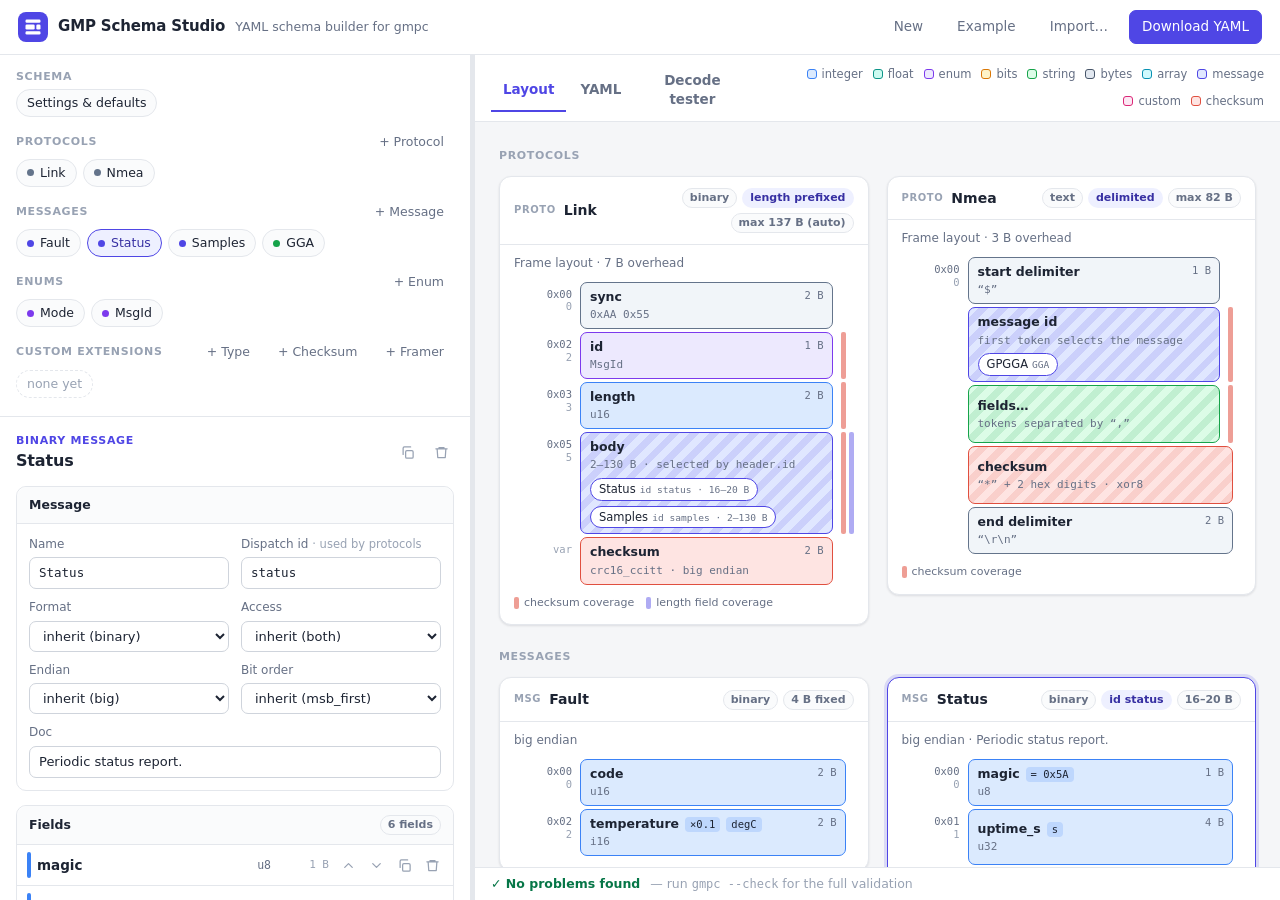
==== tools/schema-studio/index.html @ d9e6562f "Initial commit" ====
<!doctype html>
<html lang="en">
<head>
  <meta charset="utf-8">
  <meta name="viewport" content="width=device-width, initial-scale=1">
  <title>GMP Schema Studio</title>
  <link rel="stylesheet" href="styles.css">
</head>
<body>
  <header class="topbar">
    <div class="brand">
      <span class="logo" aria-hidden="true">
        <svg viewBox="0 0 24 24" width="20" height="20"><rect x="3" y="3" width="18" height="4" rx="1.5"/><rect x="3" y="9" width="11" height="6" rx="1.5"/><rect x="16" y="9" width="5" height="6" rx="1.5"/><rect x="3" y="17" width="18" height="4" rx="1.5"/></svg>
      </span>
      <span class="brand-name">GMP Schema Studio</span>
      <span class="brand-sub">YAML schema builder for gmpc</span>
    </div>
    <div class="topbar-actions">
      <button class="btn ghost" data-action="newSchema" title="Start an empty schema">New</button>
      <button class="btn ghost" data-action="loadExample" title="Load an example schema">Example</button>
      <button class="btn ghost" data-action="importYaml" title="Import an existing .yaml schema">Import…</button>
      <button class="btn primary" data-action="downloadYaml" title="Download the YAML file">Download YAML</button>
      <input type="file" id="import-file" accept=".yaml,.yml,text/yaml" hidden>
    </div>
  </header>

  <main class="workspace">
    <section class="pane left" id="left-pane" aria-label="Schema options"></section>
    <div class="splitter" id="splitter" role="separator" aria-orientation="vertical" title="Drag to resize"></div>
    <section class="pane right" aria-label="Preview">
      <nav class="tabs" role="tablist">
        <button class="tab active" data-tab="layout" role="tab">Layout</button>
        <button class="tab" data-tab="yaml" role="tab">YAML</button>
        <button class="tab" data-tab="decode" role="tab">Decode tester</button>
        <div class="tabs-spacer"></div>
        <div class="legend" id="legend"></div>
      </nav>
      <div class="tab-body" id="tab-layout"></div>
      <div class="tab-body hidden" id="tab-yaml"></div>
      <div class="tab-body hidden" id="tab-decode"></div>
      <footer class="issues" id="issues"></footer>
    </section>
  </main>

  <div class="toast" id="toast" role="status" aria-live="polite"></div>

  <script src="js/state.js"></script>
  <script src="js/layout.js"></script>
  <script src="js/validate.js"></script>
  <script src="js/yaml.js"></script>
  <script src="js/editor.js"></script>
  <script src="js/viz.js"></script>
  <script src="js/decoder.js"></script>
  <script src="js/decode-view.js"></script>
  <script src="js/app.js"></script>
</body>
</html>
---- tools/schema-studio/styles.css ----
:root {
  --bg: #f5f6f8;
  --panel: #ffffff;
  --panel-2: #fafbfc;
  --border: #e4e7ec;
  --border-strong: #cfd4dc;
  --text: #1d2433;
  --muted: #667085;
  --faint: #98a2b3;
  --accent: #4f46e5;
  --accent-soft: #eef0ff;
  --accent-text: #3730a3;
  --danger: #d92d20;
  --danger-soft: #fef3f2;
  --warn: #b54708;
  --warn-soft: #fffaeb;
  --ok: #067647;
  --radius: 10px;
  --radius-sm: 7px;
  --shadow: 0 1px 2px rgba(16, 24, 40, .05), 0 1px 3px rgba(16, 24, 40, .06);
  --mono: ui-monospace, "JetBrains Mono", "SF Mono", Menlo, Consolas, monospace;

  /* field kind palette */
  --k-int: #dbeafe;      --k-int-b: #3b82f6;
  --k-float: #ccfbf1;    --k-float-b: #0d9488;
  --k-bool: #e0f2fe;     --k-bool-b: #0284c7;
  --k-enum: #ede9fe;     --k-enum-b: #7c3aed;
  --k-bits: #fef3c7;     --k-bits-b: #d97706;
  --k-bytes: #e2e8f0;    --k-bytes-b: #475569;
  --k-string: #dcfce7;   --k-string-b: #16a34a;
  --k-array: #cffafe;    --k-array-b: #0891b2;
  --k-message: #e0e7ff;  --k-message-b: #4f46e5;
  --k-custom: #fce7f3;   --k-custom-b: #db2777;
  --k-pad: #f2f4f7;      --k-pad-b: #98a2b3;
  --k-frame: #f1f5f9;    --k-frame-b: #64748b;
  --k-check: #fee4e2;    --k-check-b: #e04f3f;
  --k-unknown: #fff1f0;  --k-unknown-b: #f04438;
}

@media (prefers-color-scheme: dark) {
  :root {
    --bg: #0f1218;
    --panel: #161a22;
    --panel-2: #1b2029;
    --border: #262c38;
    --border-strong: #353d4d;
    --text: #e6e9ef;
    --muted: #9aa4b5;
    --faint: #6b7588;
    --accent: #818cf8;
    --accent-soft: #23264a;
    --accent-text: #c7d2fe;
    --danger: #f97066;
    --danger-soft: #2b1715;
    --warn: #fdb022;
    --warn-soft: #2a2010;
    --shadow: 0 1px 2px rgba(0, 0, 0, .4);
    --k-int: #172554;      --k-int-b: #60a5fa;
    --k-float: #042f2e;    --k-float-b: #2dd4bf;
    --k-bool: #082f49;     --k-bool-b: #38bdf8;
    --k-enum: #2e1065;     --k-enum-b: #a78bfa;
    --k-bits: #3b2a06;     --k-bits-b: #fbbf24;
    --k-bytes: #1e293b;    --k-bytes-b: #94a3b8;
    --k-string: #052e16;   --k-string-b: #4ade80;
    --k-array: #083344;    --k-array-b: #22d3ee;
    --k-message: #1e1b4b;  --k-message-b: #818cf8;
    --k-custom: #500724;   --k-custom-b: #f472b6;
    --k-pad: #1d2230;      --k-pad-b: #5b6577;
    --k-frame: #1a2130;    --k-frame-b: #8b98ad;
    --k-check: #3a1210;    --k-check-b: #f97066;
    --k-unknown: #3a1210;  --k-unknown-b: #f97066;
  }
}

* { box-sizing: border-box; }
html, body { height: 100%; }
body {
  margin: 0;
  background: var(--bg);
  color: var(--text);
  font: 13.5px/1.45 Inter, ui-sans-serif, system-ui, -apple-system, "Segoe UI", Roboto, sans-serif;
  display: flex;
  flex-direction: column;
  overflow: hidden;
}
button, input, select, textarea { font: inherit; color: inherit; }
code, .mono { font-family: var(--mono); font-size: 12px; }

/* ---------------------------------------------------------------- top bar */
.topbar {
  display: flex; align-items: center; justify-content: space-between;
  padding: 10px 18px; background: var(--panel); border-bottom: 1px solid var(--border);
  flex: none;
}
.brand { display: flex; align-items: center; gap: 10px; }
.logo { display: grid; place-items: center; width: 30px; height: 30px; border-radius: 8px; background: var(--accent); }
.logo svg { fill: #fff; }
.brand-name { font-weight: 650; font-size: 15px; letter-spacing: -.01em; }
.brand-sub { color: var(--muted); font-size: 12.5px; }
.topbar-actions { display: flex; gap: 8px; }

.btn {
  border: 1px solid var(--border-strong); background: var(--panel); border-radius: var(--radius-sm);
  padding: 6px 12px; cursor: pointer; font-weight: 520; transition: background .12s, border-color .12s;
}
.btn:hover { background: var(--panel-2); border-color: var(--faint); }
.btn.primary { background: var(--accent); border-color: var(--accent); color: #fff; }
.btn.primary:hover { filter: brightness(1.07); }
.btn.ghost { border-color: transparent; background: transparent; color: var(--muted); }
.btn.ghost:hover { background: var(--panel-2); color: var(--text); }
.btn.small { padding: 3px 9px; font-size: 12.5px; }
.icon-btn {
  border: none; background: transparent; cursor: pointer; color: var(--faint);
  width: 26px; height: 26px; border-radius: 6px; display: inline-grid; place-items: center; flex: none;
}
.icon-btn:hover { background: var(--panel-2); color: var(--text); }
.icon-btn.danger:hover { background: var(--danger-soft); color: var(--danger); }
.icon-btn svg { width: 15px; height: 15px; stroke: currentColor; fill: none; stroke-width: 2; stroke-linecap: round; stroke-linejoin: round; }

/* ---------------------------------------------------------------- layout */
.workspace { flex: 1; display: flex; min-height: 0; }
.pane { min-height: 0; display: flex; flex-direction: column; }
.pane.left { width: 470px; min-width: 360px; max-width: 70vw; background: var(--panel); overflow-y: auto; }
.pane.right { flex: 1; min-width: 0; }
.splitter { width: 5px; cursor: col-resize; background: var(--border); flex: none; transition: background .12s; }
.splitter:hover, .splitter.dragging { background: var(--accent); }

/* ---------------------------------------------------------------- left pane */
.outline { padding: 14px 16px 6px; border-bottom: 1px solid var(--border); }
.outline-group { margin-bottom: 12px; }
.outline-head { display: flex; align-items: center; justify-content: space-between; margin-bottom: 4px; }
.outline-title { font-size: 11px; font-weight: 650; text-transform: uppercase; letter-spacing: .06em; color: var(--faint); }
.outline-items { display: flex; flex-wrap: wrap; gap: 6px; }
.chip {
  display: inline-flex; align-items: center; gap: 6px; padding: 4px 10px; border-radius: 999px;
  border: 1px solid var(--border); background: var(--panel-2); cursor: pointer; font-weight: 520; font-size: 12.5px;
}
.chip:hover { border-color: var(--border-strong); }
.chip.active { background: var(--accent-soft); border-color: var(--accent); color: var(--accent-text); }
.chip .dot { width: 7px; height: 7px; border-radius: 50%; }
.chip .err { color: var(--danger); font-weight: 700; }
.chip.empty { cursor: default; color: var(--faint); border-style: dashed; background: transparent; }

.editor { padding: 16px; }
.editor h2 { font-size: 16px; margin: 0; letter-spacing: -.01em; }
.editor-head { display: flex; align-items: center; justify-content: space-between; gap: 8px; margin-bottom: 14px; }
.editor-head .kind { font-size: 11px; font-weight: 650; text-transform: uppercase; letter-spacing: .06em; color: var(--accent); }
.section { border: 1px solid var(--border); border-radius: var(--radius); margin-bottom: 14px; background: var(--panel); }
.section > .section-head {
  display: flex; align-items: center; justify-content: space-between; padding: 9px 12px;
  border-bottom: 1px solid var(--border); background: var(--panel-2); border-radius: var(--radius) var(--radius) 0 0;
}
.section > .section-head h3 { margin: 0; font-size: 12.5px; font-weight: 650; }
.section > .section-body { padding: 12px; }
.section.flat > .section-body { padding: 0; }

.grid { display: grid; grid-template-columns: repeat(2, minmax(0, 1fr)); gap: 10px 12px; }
.grid.three { grid-template-columns: repeat(3, minmax(0, 1fr)); }
.span-2 { grid-column: span 2; }
.span-all { grid-column: 1 / -1; }
.field-label { display: flex; flex-direction: column; gap: 4px; font-size: 12px; color: var(--muted); font-weight: 520; min-width: 0; }
.field-label .lbl { white-space: nowrap; overflow: hidden; text-overflow: ellipsis; }
.field-label .hint { font-weight: 400; color: var(--faint); font-size: 11.5px; }
input[type=text], input[type=number], select, textarea {
  width: 100%; border: 1px solid var(--border-strong); background: var(--panel); border-radius: var(--radius-sm);
  padding: 6px 9px; color: var(--text); font-size: 13px; outline: none; transition: border-color .12s, box-shadow .12s;
}
textarea { resize: vertical; min-height: 54px; }
input:focus, select:focus, textarea:focus { border-color: var(--accent); box-shadow: 0 0 0 3px color-mix(in srgb, var(--accent) 18%, transparent); }
input.mono { font-family: var(--mono); font-size: 12.5px; }
input::placeholder { color: var(--faint); }
.check { display: inline-flex; align-items: center; gap: 7px; font-size: 12.5px; color: var(--text); cursor: pointer; user-select: none; }
.check input { accent-color: var(--accent); width: 15px; height: 15px; }
.inline { display: flex; gap: 8px; align-items: center; }
.inline > * { min-width: 0; }
.seg { display: inline-flex; border: 1px solid var(--border-strong); border-radius: var(--radius-sm); overflow: hidden; }
.seg button { border: none; background: var(--panel); padding: 5px 11px; cursor: pointer; font-size: 12.5px; color: var(--muted); }
.seg button + button { border-left: 1px solid var(--border-strong); }
.seg button.on { background: var(--accent-soft); color: var(--accent-text); font-weight: 600; }

/* field list */
.field-list { display: flex; flex-direction: column; }
.frow { border-top: 1px solid var(--border); }
.frow:first-child { border-top: none; }
.frow-head { display: flex; align-items: center; gap: 6px; padding: 7px 8px 7px 10px; cursor: pointer; }
.frow-head:hover { background: var(--panel-2); }
.frow.open > .frow-head { background: var(--accent-soft); }
.swatch { width: 4px; align-self: stretch; border-radius: 3px; flex: none; }
.frow-name { flex: 1; min-width: 0; font-weight: 560; white-space: nowrap; overflow: hidden; text-overflow: ellipsis; }
.frow-name .anon { color: var(--faint); font-weight: 400; font-style: italic; }
.frow-type { font-family: var(--mono); font-size: 11.5px; color: var(--muted); white-space: nowrap; }
.frow-size { font-family: var(--mono); font-size: 11px; color: var(--faint); min-width: 52px; text-align: right; }
.frow-body { padding: 12px 12px 14px 20px; border-top: 1px dashed var(--border); background: var(--panel); }
.frow-tools { display: flex; gap: 2px; }
.list-empty { padding: 14px; color: var(--faint); text-align: center; font-size: 12.5px; }
.list-foot { padding: 8px; border-top: 1px solid var(--border); display: flex; gap: 8px; }

.subtable { width: 100%; border-collapse: collapse; }
.subtable th { text-align: left; font-size: 11px; color: var(--faint); font-weight: 600; padding: 2px 4px; }
.subtable td { padding: 3px 4px; vertical-align: middle; }
.subtable input, .subtable select { padding: 4px 7px; font-size: 12.5px; }
.subtable .narrow { width: 64px; }

.msg-pick { display: flex; flex-wrap: wrap; gap: 6px; }
.callout { font-size: 12px; color: var(--muted); background: var(--panel-2); border: 1px dashed var(--border-strong); border-radius: var(--radius-sm); padding: 8px 10px; }

/* ---------------------------------------------------------------- right pane */
.tabs { display: flex; align-items: center; gap: 2px; padding: 8px 16px 0; border-bottom: 1px solid var(--border); background: var(--panel); flex: none; }
.tab { border: none; background: transparent; padding: 8px 12px 10px; cursor: pointer; color: var(--muted); font-weight: 560; border-bottom: 2px solid transparent; margin-bottom: -1px; }
.tab:hover { color: var(--text); }
.tab.active { color: var(--accent); border-bottom-color: var(--accent); }
.tab .soon { font-size: 10px; text-transform: uppercase; letter-spacing: .05em; background: var(--panel-2); border: 1px solid var(--border); border-radius: 4px; padding: 0 4px; margin-left: 4px; color: var(--faint); }
.tabs-spacer { flex: 1; }
.legend { display: flex; flex-wrap: wrap; gap: 10px; padding-bottom: 8px; justify-content: flex-end; }
.legend span { display: inline-flex; align-items: center; gap: 5px; font-size: 11.5px; color: var(--muted); }
.legend i { width: 10px; height: 10px; border-radius: 3px; border: 1.5px solid; display: inline-block; }
.tab-body { flex: 1; overflow: auto; padding: 20px 24px 40px; }
.hidden { display: none !important; }

.viz-empty { margin: 60px auto; max-width: 420px; text-align: center; color: var(--muted); }
.viz-empty h3 { color: var(--text); margin: 0 0 6px; }
.viz-grid { display: grid; grid-template-columns: repeat(auto-fill, minmax(360px, 1fr)); gap: 18px; align-items: start; }
.viz-section-title { grid-column: 1 / -1; font-size: 11px; font-weight: 650; text-transform: uppercase; letter-spacing: .06em; color: var(--faint); margin: 6px 0 -6px; }

.card { background: var(--panel); border: 1px solid var(--border); border-radius: 12px; box-shadow: var(--shadow); overflow: hidden; cursor: pointer; transition: border-color .15s, box-shadow .15s; }
.card:hover { border-color: var(--border-strong); }
.card.selected { border-color: var(--accent); box-shadow: 0 0 0 3px color-mix(in srgb, var(--accent) 16%, transparent); }
.card-head { padding: 11px 14px; border-bottom: 1px solid var(--border); display: flex; align-items: center; justify-content: space-between; gap: 8px; }
.card-title { font-weight: 650; font-size: 14px; display: flex; align-items: center; gap: 8px; min-width: 0; }
.card-title .kind { font-size: 10px; font-weight: 700; letter-spacing: .06em; text-transform: uppercase; color: var(--faint); }
.badges { display: flex; gap: 5px; flex-wrap: wrap; justify-content: flex-end; }
.badge { font-size: 11px; font-weight: 560; padding: 1px 7px; border-radius: 999px; background: var(--panel-2); border: 1px solid var(--border); color: var(--muted); white-space: nowrap; }
.badge.accent { background: var(--accent-soft); border-color: transparent; color: var(--accent-text); }
.badge.err { background: var(--danger-soft); border-color: transparent; color: var(--danger); }
.card-body { padding: 12px 14px 14px; }
.card-sub { font-size: 12px; color: var(--muted); margin: -2px 0 10px; }

.rows { display: flex; flex-direction: column; gap: 3px; }
.row { display: grid; grid-template-columns: 58px minmax(0, 1fr) auto; gap: 8px; align-items: stretch; }
.row .off { font-family: var(--mono); font-size: 10.5px; color: var(--faint); text-align: right; padding-top: 6px; line-height: 1.2; }
.row .off b { display: block; color: var(--muted); font-weight: 500; }
.gutter { display: flex; gap: 3px; }
.gutter i { width: 5px; border-radius: 2px; background: transparent; display: block; }
.gutter i.crc { background: var(--k-check-b); opacity: .55; }
.gutter i.len { background: var(--accent); opacity: .45; }

.blk {
  position: relative; border-radius: 7px; border: 1.5px solid var(--b, var(--border)); background: var(--f, var(--panel-2));
  padding: 5px 9px; display: flex; flex-direction: column; justify-content: center; gap: 1px; min-height: 30px;
  overflow: hidden; transition: transform .1s, box-shadow .12s;
}
.blk:hover { box-shadow: 0 0 0 2px color-mix(in srgb, var(--b) 35%, transparent); }
.blk.sel { box-shadow: 0 0 0 2.5px var(--accent); }
.blk .nm { font-weight: 620; font-size: 12.5px; white-space: nowrap; overflow: hidden; text-overflow: ellipsis; display: flex; gap: 6px; align-items: baseline; }
.blk .ty { font-family: var(--mono); font-size: 11px; color: var(--muted); white-space: nowrap; overflow: hidden; text-overflow: ellipsis; }
.blk .tag { font-family: var(--mono); font-size: 10.5px; padding: 0 5px; border-radius: 4px; background: color-mix(in srgb, var(--b) 18%, transparent); color: var(--text); font-weight: 500; }
.blk.var { background-image: repeating-linear-gradient(135deg, transparent 0 7px, color-mix(in srgb, var(--b) 14%, transparent) 7px 14px); }
.blk.cond { border-style: dashed; }
.blk.pad { background-image: repeating-linear-gradient(45deg, transparent 0 5px, color-mix(in srgb, var(--b) 22%, transparent) 5px 6px); }
.blk.arr { background-image: repeating-linear-gradient(90deg, transparent 0 calc(var(--cell, 18px) - 1px), color-mix(in srgb, var(--b) 35%, transparent) calc(var(--cell, 18px) - 1px) var(--cell, 18px)); }
.blk .size { position: absolute; right: 8px; top: 5px; font-family: var(--mono); font-size: 10.5px; color: var(--muted); }

.bitbar { display: flex; gap: 2px; margin-top: 4px; height: calc(100% - 22px); min-height: 26px; }
.bit { flex: var(--w) 1 0; min-width: 0; border-radius: 4px; border: 1px solid color-mix(in srgb, var(--b) 55%, transparent); background: color-mix(in srgb, var(--panel) 55%, transparent); padding: 2px 5px; display: flex; flex-direction: column; justify-content: center; overflow: hidden; }
.bit .bn { font-size: 11px; font-weight: 600; white-space: nowrap; overflow: hidden; text-overflow: ellipsis; }
.bit .bw { font-family: var(--mono); font-size: 10px; color: var(--muted); white-space: nowrap; }
.bit.pad { background-image: repeating-linear-gradient(45deg, transparent 0 4px, color-mix(in srgb, var(--b) 25%, transparent) 4px 5px); }
.bit.const { border-style: dashed; }

.nested { margin-top: 6px; padding: 6px 6px 4px; border-radius: 6px; background: color-mix(in srgb, var(--panel) 70%, transparent); border: 1px solid color-mix(in srgb, var(--b) 30%, transparent); }
.nested .row { grid-template-columns: 34px minmax(0, 1fr) 0; }
.nested .gutter { display: none; }

.body-alts { display: flex; flex-wrap: wrap; gap: 5px; margin-top: 4px; }
.body-alts .alt { font-size: 11.5px; padding: 2px 8px; border-radius: 999px; background: var(--panel); border: 1px solid var(--k-message-b); color: var(--text); cursor: pointer; }
.body-alts .alt:hover { background: var(--accent-soft); }
.body-alts .alt small { color: var(--muted); font-family: var(--mono); margin-left: 4px; }

.gutter-legend { display: flex; gap: 12px; font-size: 11px; color: var(--muted); margin-top: 10px; }
.gutter-legend span { display: inline-flex; align-items: center; gap: 5px; }
.gutter-legend i { width: 5px; height: 12px; border-radius: 2px; display: inline-block; }

/* yaml */
.yaml-wrap { position: relative; }
.yaml-tools { display: flex; gap: 8px; justify-content: flex-end; margin-bottom: 10px; }
pre.yaml {
  margin: 0; background: var(--panel); border: 1px solid var(--border); border-radius: var(--radius); padding: 16px 18px;
  font: 12.5px/1.6 var(--mono); overflow: auto; white-space: pre; tab-size: 2;
}
.y-key { color: var(--accent-text); }
@media (prefers-color-scheme: dark) { .y-key { color: #a5b4fc; } }
.y-str { color: #16a34a; }
.y-num { color: #c2410c; }
.y-com { color: var(--faint); font-style: italic; }
.y-pun { color: var(--faint); }

/* decode placeholder */
.decode-ph { max-width: 640px; margin: 30px auto; }
.decode-ph textarea { font-family: var(--mono); min-height: 110px; }
.decode-ph .callout { margin-top: 12px; }

/* issues */
.issues { flex: none; border-top: 1px solid var(--border); background: var(--panel); max-height: 30vh; overflow: auto; }
.issues-head { display: flex; align-items: center; gap: 10px; padding: 7px 16px; font-size: 12.5px; font-weight: 600; cursor: pointer; user-select: none; }
.issues-head .ok { color: var(--ok); }
.issues-head .bad { color: var(--danger); }
.issues-head .warnc { color: var(--warn); }
.issue { display: flex; gap: 10px; padding: 5px 16px; font-size: 12.5px; cursor: pointer; border-top: 1px solid var(--border); }
.issue:hover { background: var(--panel-2); }
.issue .lvl { font-size: 10.5px; font-weight: 700; text-transform: uppercase; width: 54px; flex: none; padding-top: 1px; }
.issue .lvl.error { color: var(--danger); }
.issue .lvl.warning { color: var(--warn); }
.issue .where { color: var(--muted); font-family: var(--mono); font-size: 11.5px; flex: none; }
.issues.collapsed .issue { display: none; }

.toast {
  position: fixed; bottom: 22px; left: 50%; transform: translateX(-50%) translateY(20px); opacity: 0;
  background: var(--text); color: var(--panel); padding: 8px 14px; border-radius: 8px; font-size: 13px;
  transition: opacity .2s, transform .2s; pointer-events: none; z-index: 10;
}
.toast.show { opacity: 1; transform: translateX(-50%) translateY(0); }

/* ---------------------------------------------------------------- decode tester */
.decode { display: flex; flex-direction: column; gap: 12px; }
.decode-controls { display: flex; align-items: flex-end; gap: 16px; flex-wrap: wrap; }
.decode-controls .field-label { min-width: 220px; }
.decode-actions { margin-left: auto; display: flex; gap: 8px; }
#decode-input {
  font: 12.5px/1.55 var(--mono); min-height: 120px; max-height: 40vh; padding: 10px 12px; border-radius: var(--radius);
}
.decode-empty { color: var(--faint); text-align: center; padding: 30px; border: 1px dashed var(--border-strong); border-radius: var(--radius); }
.callout.bad { color: var(--danger); background: var(--danger-soft); border-color: transparent; }
.decode-summary { display: flex; gap: 6px; flex-wrap: wrap; }
.pill { font-size: 12px; font-weight: 600; padding: 3px 10px; border-radius: 999px; border: 1px solid var(--border); background: var(--panel); }
.pill.ok { color: var(--ok); background: color-mix(in srgb, var(--ok) 10%, var(--panel)); border-color: transparent; }
.pill.bad { color: var(--danger); background: var(--danger-soft); border-color: transparent; }
.pill.warn { color: var(--warn); background: var(--warn-soft); border-color: transparent; }
.pill.muted { color: var(--muted); }

.decode-grid { display: grid; grid-template-columns: minmax(280px, 0.9fr) minmax(0, 1.4fr); gap: 16px; align-items: start; }
@media (max-width: 1350px) { .decode-grid { grid-template-columns: 1fr; } }

.bytes-view { background: var(--panel); border: 1px solid var(--border); border-radius: var(--radius); padding: 10px 12px; position: sticky; top: 0; max-height: 75vh; overflow: auto; }
.bytes-block + .bytes-block { margin-top: 10px; padding-top: 10px; border-top: 1px dashed var(--border); }
.bytes-head { display: flex; justify-content: space-between; gap: 8px; font-size: 11.5px; margin-bottom: 6px; }
.bytes-head .fh { font-weight: 650; }
.bytes-head .fh.ok { color: var(--ok); }
.bytes-head .fh.bad { color: var(--danger); }
.bytes-head .fh.warn { color: var(--warn); }
.bytes-head .fh.muted, .bytes-head .fr { color: var(--faint); }
.bytes-head .fr { font-family: var(--mono); overflow: hidden; text-overflow: ellipsis; white-space: nowrap; }
.cells { display: flex; flex-wrap: wrap; gap: 3px; font-family: var(--mono); font-size: 12px; }
.cells.text .cell { width: 19px; }
.cell {
  width: 26px; height: 24px; display: inline-grid; place-items: center; border-radius: 4px; cursor: default;
  background: var(--f, var(--panel-2)); border: 1px solid var(--b, var(--border)); color: var(--text); transition: transform .08s, box-shadow .08s;
}
.cell.err { box-shadow: inset 0 -3px 0 var(--danger); }
.cell.hl { transform: translateY(-2px); box-shadow: 0 0 0 2px var(--accent); position: relative; z-index: 1; }
.c-int { --f: var(--k-int); --b: var(--k-int-b); }
.c-float { --f: var(--k-float); --b: var(--k-float-b); }
.c-bool { --f: var(--k-bool); --b: var(--k-bool-b); }
.c-enum { --f: var(--k-enum); --b: var(--k-enum-b); }
.c-bits { --f: var(--k-bits); --b: var(--k-bits-b); }
.c-bytes { --f: var(--k-bytes); --b: var(--k-bytes-b); }
.c-string { --f: var(--k-string); --b: var(--k-string-b); }
.c-array { --f: var(--k-array); --b: var(--k-array-b); }
.c-message { --f: var(--k-message); --b: var(--k-message-b); }
.c-custom { --f: var(--k-custom); --b: var(--k-custom-b); }
.c-pad { --f: var(--k-pad); --b: var(--k-pad-b); }
.c-frame { --f: var(--k-frame); --b: var(--k-frame-b); }
.c-check { --f: var(--k-check); --b: var(--k-check-b); }
.c-unknown { --f: var(--k-unknown); --b: var(--k-unknown-b); }
.c-garbage { --f: transparent; --b: var(--border-strong); color: var(--faint); border-style: dashed; }
.c-incomplete { --f: var(--warn-soft); --b: var(--warn); color: var(--warn); border-style: dashed; }
.c-none { --f: transparent; --b: var(--border); color: var(--faint); }

.decode-tree { display: flex; flex-direction: column; gap: 12px; min-width: 0; }
.frame-card { background: var(--panel); border: 1px solid var(--border); border-left: 4px solid var(--ok); border-radius: var(--radius); overflow: hidden; }
.frame-card.bad { border-left-color: var(--danger); }
.frame-card.skip { border-left-color: var(--border-strong); }
.frame-title { display: flex; justify-content: space-between; padding: 8px 12px; font-weight: 650; border-bottom: 1px solid var(--border); gap: 8px; }
.frame-title .mono { color: var(--faint); font-weight: 400; }
.frame-errs { padding: 6px 12px; color: var(--danger); background: var(--danger-soft); font-size: 12.5px; }
.frame-card.skip .frame-errs { color: var(--muted); background: transparent; }
.frame-note { padding: 5px 12px; color: var(--muted); font-size: 12px; border-bottom: 1px solid var(--border); }
.dtable { width: 100%; border-collapse: collapse; font-size: 12.5px; table-layout: fixed; }
.dtable th { text-align: left; font-size: 11px; color: var(--faint); font-weight: 600; padding: 6px 10px; border-bottom: 1px solid var(--border); }
.dtable th:nth-child(1) { width: 26%; } .dtable th:nth-child(2) { width: 34%; } .dtable th:nth-child(3) { width: 18%; }
.dtable th:nth-child(4) { width: 12%; } .dtable th:nth-child(5) { width: 10%; }
.dtable td { padding: 5px 10px; border-bottom: 1px solid var(--border); vertical-align: top; overflow: hidden; text-overflow: ellipsis; }
.dtable tr:last-child td { border-bottom: none; }
.drow { cursor: default; }
.drow:hover, .drow.hl { background: var(--accent-soft); }
.drow.bad td.dn { color: var(--danger); }
.dn { font-weight: 600; white-space: nowrap; }
.dn .sw { display: inline-block; width: 8px; height: 8px; border-radius: 2px; margin-right: 7px; vertical-align: 1px; }
.dv { word-break: break-word; }
.dr, .dt, .dpos { color: var(--muted); font-size: 11.5px; white-space: nowrap; }
.derr { color: var(--danger); font-weight: 600; }
.dnote { color: var(--faint); font-style: italic; }
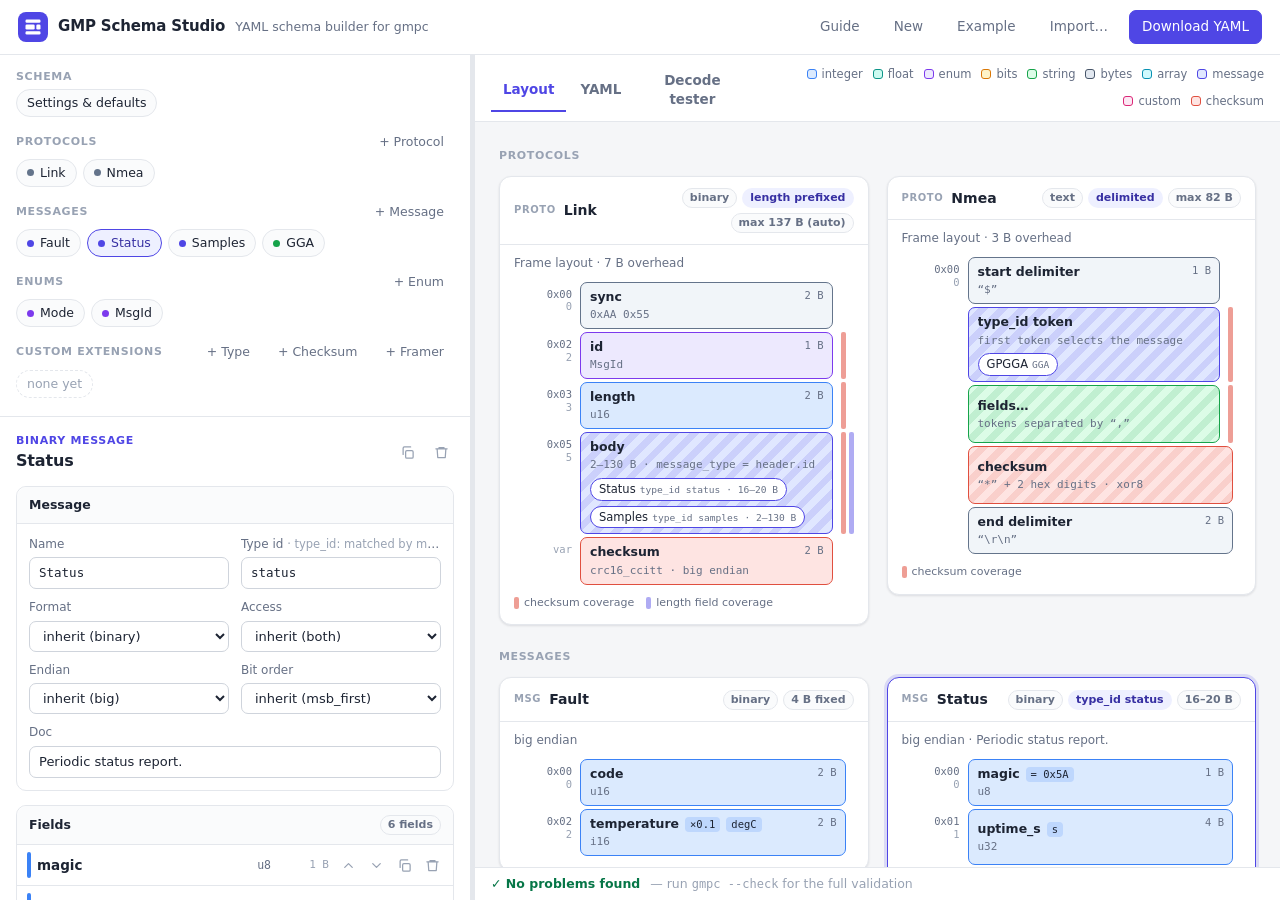
==== commit 14526cee: "Studio updates, add guide page and tooltips" ====
--- a/tools/schema-studio/index.html
+++ b/tools/schema-studio/index.html
@@ -16,6 +16,7 @@
       <span class="brand-sub">YAML schema builder for gmpc</span>
     </div>
     <div class="topbar-actions">
+      <a class="btn ghost" href="guide.html" title="A visual guide to every GMP feature, with live decoded examples">Guide</a>
       <button class="btn ghost" data-action="newSchema" title="Start an empty schema">New</button>
       <button class="btn ghost" data-action="loadExample" title="Load an example schema">Example</button>
       <button class="btn ghost" data-action="importYaml" title="Import an existing .yaml schema">Import…</button>
@@ -48,6 +49,7 @@
   <script src="js/layout.js"></script>
   <script src="js/validate.js"></script>
   <script src="js/yaml.js"></script>
+  <script src="js/tips.js"></script>
   <script src="js/editor.js"></script>
   <script src="js/viz.js"></script>
   <script src="js/decoder.js"></script>
--- a/tools/schema-studio/styles.css
+++ b/tools/schema-studio/styles.css
@@ -1,4 +1,5 @@
 :root {
+  color-scheme: light dark;
   --bg: #f5f6f8;
   --panel: #ffffff;
   --panel-2: #fafbfc;
@@ -330,7 +331,7 @@
 }
 .decode-empty { color: var(--faint); text-align: center; padding: 30px; border: 1px dashed var(--border-strong); border-radius: var(--radius); }
 .callout.bad { color: var(--danger); background: var(--danger-soft); border-color: transparent; }
-.decode-summary { display: flex; gap: 6px; flex-wrap: wrap; }
+.decode-summary { display: flex; gap: 6px; flex-wrap: wrap; margin-bottom: 12px; }
 .pill { font-size: 12px; font-weight: 600; padding: 3px 10px; border-radius: 999px; border: 1px solid var(--border); background: var(--panel); }
 .pill.ok { color: var(--ok); background: color-mix(in srgb, var(--ok) 10%, var(--panel)); border-color: transparent; }
 .pill.bad { color: var(--danger); background: var(--danger-soft); border-color: transparent; }
@@ -399,3 +400,142 @@
 .dr, .dt, .dpos { color: var(--muted); font-size: 11.5px; white-space: nowrap; }
 .derr { color: var(--danger); font-weight: 600; }
 .dnote { color: var(--faint); font-style: italic; }
+
+/* ---------------------------------------------------------------- tooltips */
+.tip {
+  position: fixed; z-index: 20; max-width: 340px; pointer-events: none; opacity: 0; transform: translateY(-3px);
+  background: var(--panel); color: var(--text); border: 1px solid var(--border-strong); border-radius: var(--radius-sm);
+  box-shadow: 0 8px 24px rgba(16, 24, 40, .14), 0 2px 6px rgba(16, 24, 40, .08); padding: 9px 11px; font-size: 12.5px; line-height: 1.45;
+  transition: opacity .12s, transform .12s; left: -9999px; top: -9999px;
+}
+.tip.show { opacity: 1; transform: none; }
+.tip-head { display: flex; align-items: baseline; justify-content: space-between; gap: 10px; margin-bottom: 3px; }
+.tip-title { font-weight: 650; }
+.tip-key { font-size: 11px; color: var(--accent-text); background: var(--accent-soft); padding: 0 6px; border-radius: 4px; white-space: nowrap; }
+.tip-body { color: var(--muted); }
+.tip-val { margin-top: 6px; padding-top: 6px; border-top: 1px solid var(--border); color: var(--muted); }
+.tip-val b { color: var(--text); font-weight: 600; }
+.tip-opts { margin-top: 6px; padding-top: 4px; border-top: 1px solid var(--border); display: flex; flex-direction: column; gap: 2px; }
+.tip-opt { display: grid; grid-template-columns: auto 1fr; gap: 8px; padding: 3px 6px; border-radius: 5px; color: var(--muted); font-size: 12px; }
+.tip-opt b { color: var(--text); font-weight: 600; white-space: nowrap; }
+.tip-opt.on { background: var(--accent-soft); }
+.tip-opt.on b { color: var(--accent-text); }
+@media (prefers-color-scheme: dark) { .tip { box-shadow: 0 8px 24px rgba(0, 0, 0, .5); } }
+
+/* ---------------------------------------------------------------- guide page (guide.html) */
+a.btn { text-decoration: none; color: inherit; display: inline-flex; align-items: center; }
+a.btn.primary { color: #fff; }
+.guide { flex: 1; display: flex; min-height: 0; }
+.guide-nav { width: 250px; flex: none; overflow-y: auto; background: var(--panel); border-right: 1px solid var(--border); padding: 18px 12px; display: flex; flex-direction: column; gap: 1px; }
+.g-nav-title { font-size: 11px; font-weight: 650; text-transform: uppercase; letter-spacing: .06em; color: var(--faint); padding: 0 10px 8px; }
+.guide-nav a { display: flex; gap: 10px; align-items: baseline; padding: 6px 10px; border-radius: var(--radius-sm); color: var(--muted); text-decoration: none; font-weight: 520; }
+.guide-nav a span { font-family: var(--mono); font-size: 11px; color: var(--faint); }
+.guide-nav a:hover { background: var(--panel-2); color: var(--text); }
+.guide-nav a.on { background: var(--accent-soft); color: var(--accent-text); }
+.guide-nav a.on span { color: var(--accent); }
+.guide-nav .g-nav-studio { margin-top: auto; border-top: 1px solid var(--border); border-radius: 0; padding-top: 12px; }
+.guide-main { flex: 1; overflow-y: auto; padding: 28px 40px 80px; scroll-behavior: smooth; }
+.guide-main > * { max-width: 1280px; margin-left: auto; margin-right: auto; }
+.g-sec { padding: 8px 0 36px; border-bottom: 1px solid var(--border); margin-bottom: 30px; scroll-margin-top: 12px; }
+.g-sec:last-of-type { border-bottom: none; }
+.g-sec-kicker { font-family: var(--mono); font-size: 12px; color: var(--accent); font-weight: 600; }
+.g-sec h2 { font-size: 24px; letter-spacing: -.02em; margin: 2px 0 12px; }
+.g-sec h3 { font-size: 16px; margin: 28px 0 8px; scroll-margin-top: 12px; }
+.g-sec h4 { font-size: 13px; margin: 14px 0 6px; color: var(--text); }
+.g-sec p { max-width: 900px; color: var(--muted); margin: 6px 0 12px; }
+.g-sec p b, .g-sec li b { color: var(--text); }
+.g-lead { font-size: 15.5px; line-height: 1.6; color: var(--text) !important; }
+.g-foot { color: var(--faint); font-size: 12px; text-align: center; padding: 10px 0; }
+.g-label { font-size: 11px; font-weight: 650; text-transform: uppercase; letter-spacing: .06em; color: var(--faint); margin-bottom: 6px; }
+.g-k { color: var(--accent-text); background: var(--accent-soft); padding: 1px 6px; border-radius: 4px; white-space: nowrap; }
+.g-note { font-size: 12.5px; color: var(--muted); background: var(--panel); border: 1px solid var(--border); border-left: 3px solid var(--accent); border-radius: var(--radius-sm); padding: 9px 12px; margin: 14px 0; max-width: 900px; }
+.g-list { color: var(--muted); max-width: 900px; padding-left: 20px; }
+.g-list li { margin: 4px 0; }
+.g-cols { display: grid; grid-template-columns: repeat(auto-fit, minmax(380px, 1fr)); gap: 18px; align-items: start; }
+pre.g-code { margin: 0 0 6px; font-size: 12px; line-height: 1.55; }
+.g-arrow { color: var(--faint); font-size: 18px; align-self: center; }
+
+/* overview */
+.g-pipeline { display: flex; gap: 10px; align-items: stretch; flex-wrap: wrap; margin: 18px 0; }
+.g-step { flex: 1; min-width: 170px; background: var(--f); border: 1.5px solid var(--b); border-radius: var(--radius); padding: 12px 14px; }
+.g-step-t { font-family: var(--mono); font-weight: 650; font-size: 14px; }
+.g-step-s { color: var(--muted); font-size: 12px; }
+.g-step-b { margin-top: 8px; font-size: 11.5px; color: var(--text); }
+.g-props { display: flex; flex-wrap: wrap; gap: 6px; margin: 4px 0 18px; }
+.g-props .badge { font-size: 12px; padding: 3px 10px; }
+
+/* anatomy */
+.g-seg { display: flex; gap: 3px; margin: 10px 0 14px; max-width: 900px; }
+.g-seg-part { background: var(--f); border: 1.5px solid var(--b); border-radius: 7px; padding: 7px 10px; display: flex; flex-direction: column; min-width: 0; transition: opacity .15s; }
+.g-seg-part b { font-size: 12.5px; white-space: nowrap; overflow: hidden; text-overflow: ellipsis; }
+.g-seg-part span { font-size: 11px; color: var(--muted); font-family: var(--mono); white-space: nowrap; overflow: hidden; text-overflow: ellipsis; }
+.g-seg-part.off { opacity: .28; border-style: dashed; }
+.g-cov { display: grid; grid-template-columns: 210px minmax(0, 1fr); align-items: center; gap: 12px; max-width: 1000px; }
+.g-cov .g-seg { margin: 4px 0; }
+.g-cov > .g-k { justify-self: start; }
+.g-keys { display: grid; grid-template-columns: repeat(auto-fill, minmax(260px, 1fr)); gap: 10px; margin: 14px 0; }
+.g-key { background: var(--panel); border: 1px solid var(--border); border-radius: var(--radius); padding: 10px 12px; }
+.g-key .g-kv { display: block; color: var(--muted); font-size: 11.5px; margin-top: 6px; }
+.g-key p { margin: 6px 0 0; font-size: 12.5px; }
+
+/* types */
+.g-tiles { display: grid; grid-template-columns: repeat(auto-fill, minmax(250px, 1fr)); gap: 10px; margin: 12px 0 8px; }
+.g-tile { background: var(--panel); border: 1px solid var(--border); border-top: 4px solid var(--b); border-radius: var(--radius); padding: 10px 12px; display: flex; flex-direction: column; gap: 4px; }
+.g-tile-h { display: flex; justify-content: space-between; gap: 8px; align-items: baseline; }
+.g-tile-h span { font-family: var(--mono); font-size: 11px; color: var(--muted); background: var(--f); border-radius: 4px; padding: 0 6px; }
+.g-tile p { margin: 0 !important; font-size: 12.5px; }
+.g-tile code { font-size: 11px; color: var(--muted); background: var(--panel-2); border-radius: 5px; padding: 4px 6px; overflow-x: auto; white-space: nowrap; }
+
+/* values */
+.g-formula { display: flex; flex-wrap: wrap; gap: 10px; align-items: center; background: var(--panel); border: 1px solid var(--border); border-radius: var(--radius); padding: 12px 14px; margin: 10px 0 14px; max-width: 900px; }
+.g-table { border-collapse: collapse; width: 100%; max-width: 1000px; background: var(--panel); border: 1px solid var(--border); border-radius: var(--radius); overflow: hidden; margin: 10px 0 16px; font-size: 12.5px; }
+.g-table th { text-align: left; font-size: 11px; color: var(--faint); font-weight: 650; text-transform: uppercase; letter-spacing: .04em; padding: 8px 12px; border-bottom: 1px solid var(--border); background: var(--panel-2); }
+.g-table td { padding: 7px 12px; border-bottom: 1px solid var(--border); vertical-align: top; color: var(--muted); }
+.g-table td:first-child { color: var(--text); white-space: nowrap; }
+.g-table tr:last-child td { border-bottom: none; }
+
+/* checksums, escaping, streaming */
+.g-algos { display: flex; flex-wrap: wrap; gap: 6px; margin: 8px 0 14px; }
+.g-algo { display: inline-flex; gap: 6px; align-items: baseline; background: var(--k-check); border: 1px solid var(--k-check-b); border-radius: 999px; padding: 2px 10px; }
+.g-algo.sum { background: var(--k-bits); border-color: var(--k-bits-b); }
+.g-algo small { color: var(--muted); font-size: 10.5px; }
+.g-escape { display: flex; flex-direction: column; gap: 6px; margin: 12px 0; }
+.g-esc-row { display: flex; gap: 6px; align-items: center; }
+.g-esc-row .cell { cursor: default; }
+.g-esc-row small { color: var(--muted); margin-left: 8px; }
+.g-flow { display: flex; flex-wrap: wrap; gap: 8px; align-items: center; margin: 12px 0 16px; }
+.g-flow-s { background: var(--panel); border: 1px solid var(--border); border-radius: var(--radius-sm); padding: 7px 11px; font-size: 12.5px; display: flex; gap: 8px; align-items: center; }
+.g-flow-s span { display: grid; place-items: center; width: 20px; height: 20px; border-radius: 50%; background: var(--accent); color: #fff; font-size: 11px; font-weight: 650; }
+
+/* live examples */
+.g-demo { background: var(--panel-2); border: 1px solid var(--border); border-radius: 14px; padding: 14px; margin: 14px 0 8px; }
+.g-loading { color: var(--faint); padding: 20px; text-align: center; }
+.g-demo-head { display: flex; justify-content: space-between; align-items: center; gap: 10px; margin-bottom: 12px; }
+.g-demo-title { font-weight: 650; font-size: 14px; }
+.g-demo-grid { display: grid; grid-template-columns: minmax(0, 1fr) minmax(0, 1.25fr); gap: 14px; align-items: start; }
+@media (max-width: 1200px) { .g-demo-grid { grid-template-columns: 1fr; } }
+.g-demo-yaml pre.yaml { font-size: 11.5px; line-height: 1.55; padding: 12px 14px; max-height: 520px; }
+.g-cards { display: grid; grid-template-columns: repeat(auto-fill, minmax(330px, 1fr)); gap: 12px; align-items: start; }
+.g-cards .card { cursor: default; }
+.g-runs { display: flex; flex-direction: column; gap: 14px; margin-top: 14px; }
+.g-run { border-top: 1px dashed var(--border-strong); padding-top: 12px; }
+.g-run-head { display: flex; gap: 10px; align-items: baseline; flex-wrap: wrap; margin-bottom: 6px; color: var(--muted); font-size: 12.5px; }
+.g-run-head .g-label { margin: 0; color: var(--accent); }
+pre.g-input { margin: 0 0 10px; background: var(--panel); border: 1px solid var(--border); border-radius: var(--radius-sm); padding: 8px 10px; font: 11.5px/1.5 var(--mono); white-space: pre-wrap; word-break: break-all; color: var(--muted); }
+.g-result .bytes-view { position: static; max-height: none; }
+.g-result .decode-grid { grid-template-columns: minmax(260px, .8fr) minmax(0, 1.4fr); }
+@media (max-width: 1100px) { .g-result .decode-grid { grid-template-columns: 1fr; } }
+
+/* studio section */
+.g-studio { display: grid; grid-template-columns: repeat(auto-fit, minmax(220px, 1fr)); gap: 10px; margin: 10px 0; }
+.g-studio-pane { background: var(--panel); border: 1px solid var(--border); border-radius: var(--radius); padding: 10px 14px; }
+.g-studio-pane p { font-size: 12.5px; margin: 4px 0 0 !important; }
+.g-legend { display: flex; flex-wrap: wrap; gap: 12px; margin-top: 12px; }
+.g-legend span { display: inline-flex; align-items: center; gap: 5px; font-size: 12px; color: var(--muted); }
+.g-legend i { width: 11px; height: 11px; border-radius: 3px; border: 1.5px solid; display: inline-block; }
+
+@media (max-width: 800px) {
+  .guide-nav { display: none; }
+  .guide-main { padding: 20px 16px 60px; }
+  .g-cov { grid-template-columns: 1fr; gap: 2px; }
+}
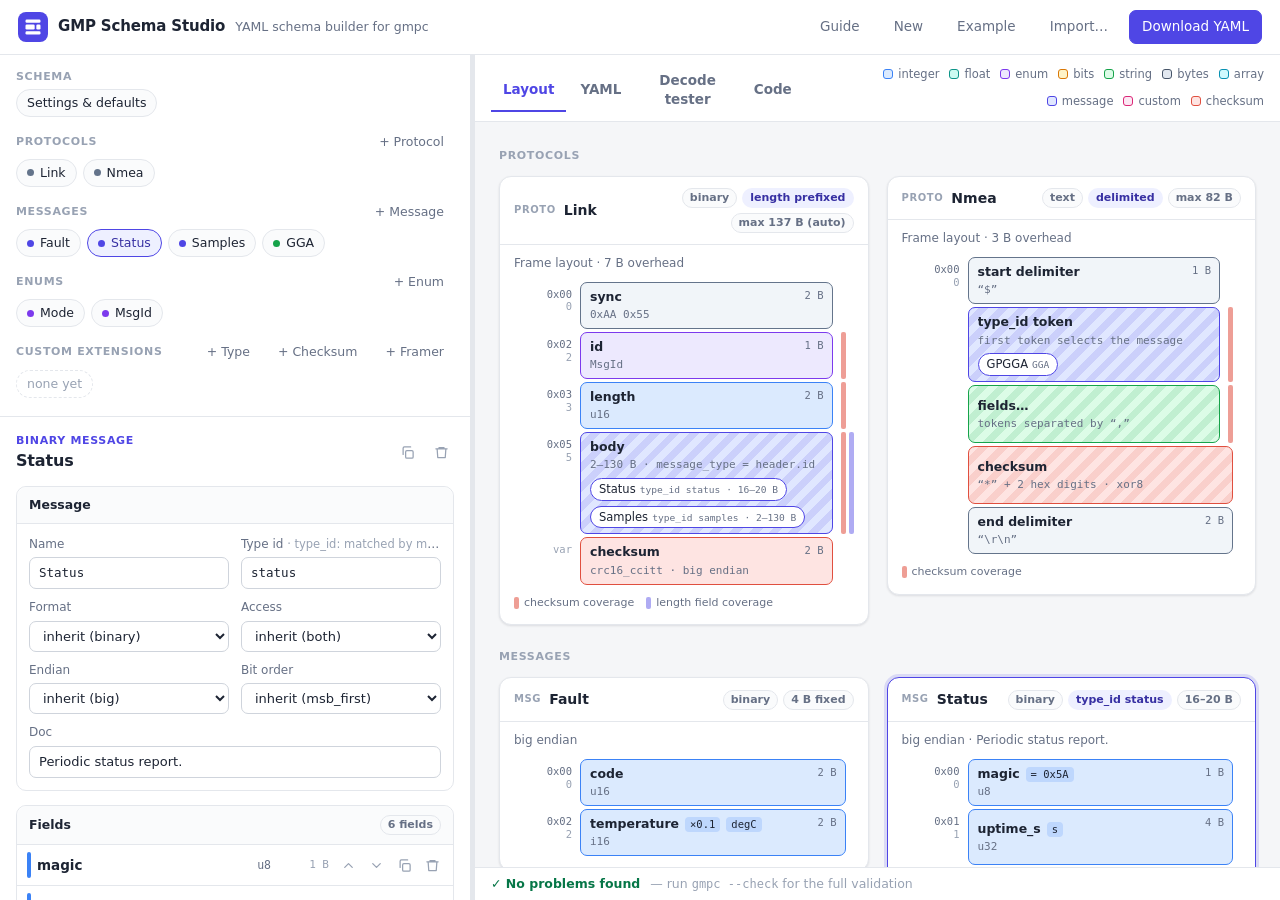
==== commit f06d5db2: "Add JS backend" ====
--- a/tools/schema-studio/index.html
+++ b/tools/schema-studio/index.html
@@ -33,12 +33,14 @@
         <button class="tab active" data-tab="layout" role="tab">Layout</button>
         <button class="tab" data-tab="yaml" role="tab">YAML</button>
         <button class="tab" data-tab="decode" role="tab">Decode tester</button>
+        <button class="tab" data-tab="code" role="tab" title="The code gmpc generates for this schema (C++, C, JavaScript)">Code</button>
         <div class="tabs-spacer"></div>
         <div class="legend" id="legend"></div>
       </nav>
       <div class="tab-body" id="tab-layout"></div>
       <div class="tab-body hidden" id="tab-yaml"></div>
       <div class="tab-body hidden" id="tab-decode"></div>
+      <div class="tab-body hidden" id="tab-code"></div>
       <footer class="issues" id="issues"></footer>
     </section>
   </main>
@@ -52,7 +54,11 @@
   <script src="js/tips.js"></script>
   <script src="js/editor.js"></script>
   <script src="js/viz.js"></script>
+  <script src="../../runtime-js/gmsg.js"></script>
   <script src="js/decoder.js"></script>
+  <script src="gmpc/gmpc-info.js" onerror="void 0"></script>
+  <script src="js/exact.js"></script>
+  <script src="js/print.js"></script>
   <script src="js/decode-view.js"></script>
   <script src="js/app.js"></script>
 </body>
--- a/tools/schema-studio/styles.css
+++ b/tools/schema-studio/styles.css
@@ -162,7 +162,7 @@
 .field-label { display: flex; flex-direction: column; gap: 4px; font-size: 12px; color: var(--muted); font-weight: 520; min-width: 0; }
 .field-label .lbl { white-space: nowrap; overflow: hidden; text-overflow: ellipsis; }
 .field-label .hint { font-weight: 400; color: var(--faint); font-size: 11.5px; }
-input[type=text], input[type=number], select, textarea {
+input[type=text], input[type=search], input[type=number], select, textarea {
   width: 100%; border: 1px solid var(--border-strong); background: var(--panel); border-radius: var(--radius-sm);
   padding: 6px 9px; color: var(--text); font-size: 13px; outline: none; transition: border-color .12s, box-shadow .12s;
 }
@@ -385,6 +385,7 @@
 .frame-errs { padding: 6px 12px; color: var(--danger); background: var(--danger-soft); font-size: 12.5px; }
 .frame-card.skip .frame-errs { color: var(--muted); background: transparent; }
 .frame-note { padding: 5px 12px; color: var(--muted); font-size: 12px; border-bottom: 1px solid var(--border); }
+.print-out { margin: 0; padding: 10px 12px; font-family: var(--mono); font-size: 12px; line-height: 1.5; white-space: pre-wrap; word-break: break-word; overflow-x: auto; }
 .dtable { width: 100%; border-collapse: collapse; font-size: 12.5px; table-layout: fixed; }
 .dtable th { text-align: left; font-size: 11px; color: var(--faint); font-weight: 600; padding: 6px 10px; border-bottom: 1px solid var(--border); }
 .dtable th:nth-child(1) { width: 26%; } .dtable th:nth-child(2) { width: 34%; } .dtable th:nth-child(3) { width: 18%; }
@@ -494,6 +495,16 @@
 .g-table td:first-child { color: var(--text); white-space: nowrap; }
 .g-table tr:last-child td { border-bottom: none; }
 
+/* API reference */
+.g-api-bar { position: sticky; top: 0; z-index: 2; display: flex; flex-wrap: wrap; gap: 10px; align-items: center; background: var(--bg); padding: 8px 0; margin: 6px 0 4px; max-width: 1000px; }
+.g-api-bar input { flex: 0 1 320px; min-width: 200px; }
+.g-api-jump { display: flex; flex-wrap: wrap; gap: 5px; }
+.g-api-jump a { text-decoration: none; font-size: 11.5px; }
+.g-api-group h3 { scroll-margin-top: 56px; }
+.g-api td:first-child { white-space: normal; width: 52%; }
+.g-api .g-sig { font-size: 12px; white-space: pre-wrap; word-break: break-word; background: none; padding: 0; color: var(--text); }
+.g-api-none { color: var(--muted); font-style: italic; }
+
 /* checksums, escaping, streaming */
 .g-algos { display: flex; flex-wrap: wrap; gap: 6px; margin: 8px 0 14px; }
 .g-algo { display: inline-flex; gap: 6px; align-items: baseline; background: var(--k-check); border: 1px solid var(--k-check-b); border-radius: 999px; padding: 2px 10px; }
@@ -539,3 +550,11 @@
   .guide-main { padding: 20px 16px 60px; }
   .g-cov { grid-template-columns: 1fr; gap: 2px; }
 }
+
+/* gmpc engine and Code tab */
+.pill.engine { background: var(--accent-soft); color: var(--accent-text); }
+.callout.warn { color: var(--warn); background: var(--warn-soft); border-color: transparent; }
+.callout.warn.engine-diff { margin: 8px 0; }
+.code-file { margin-bottom: 14px; }
+pre.yaml.code { max-height: 70vh; overflow: auto; }
+.seg button[disabled] { opacity: .45; cursor: not-allowed; }
